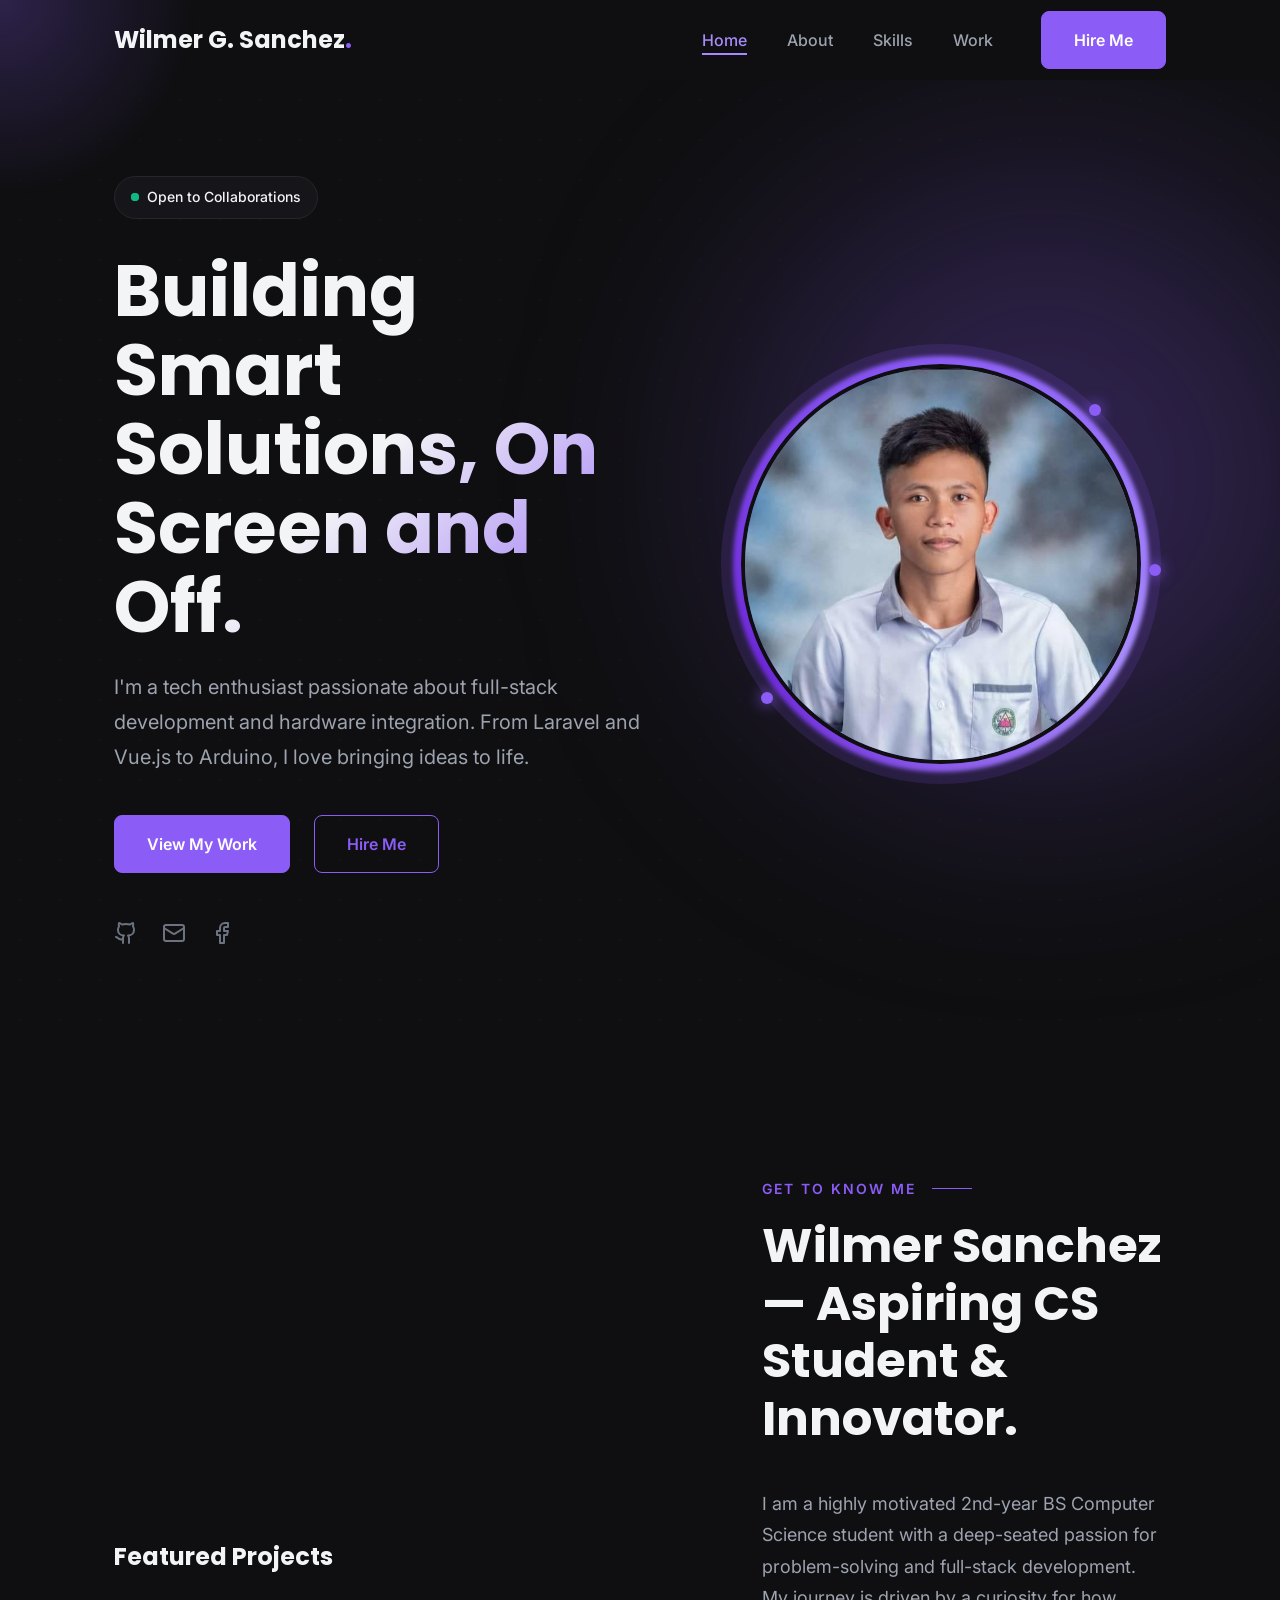
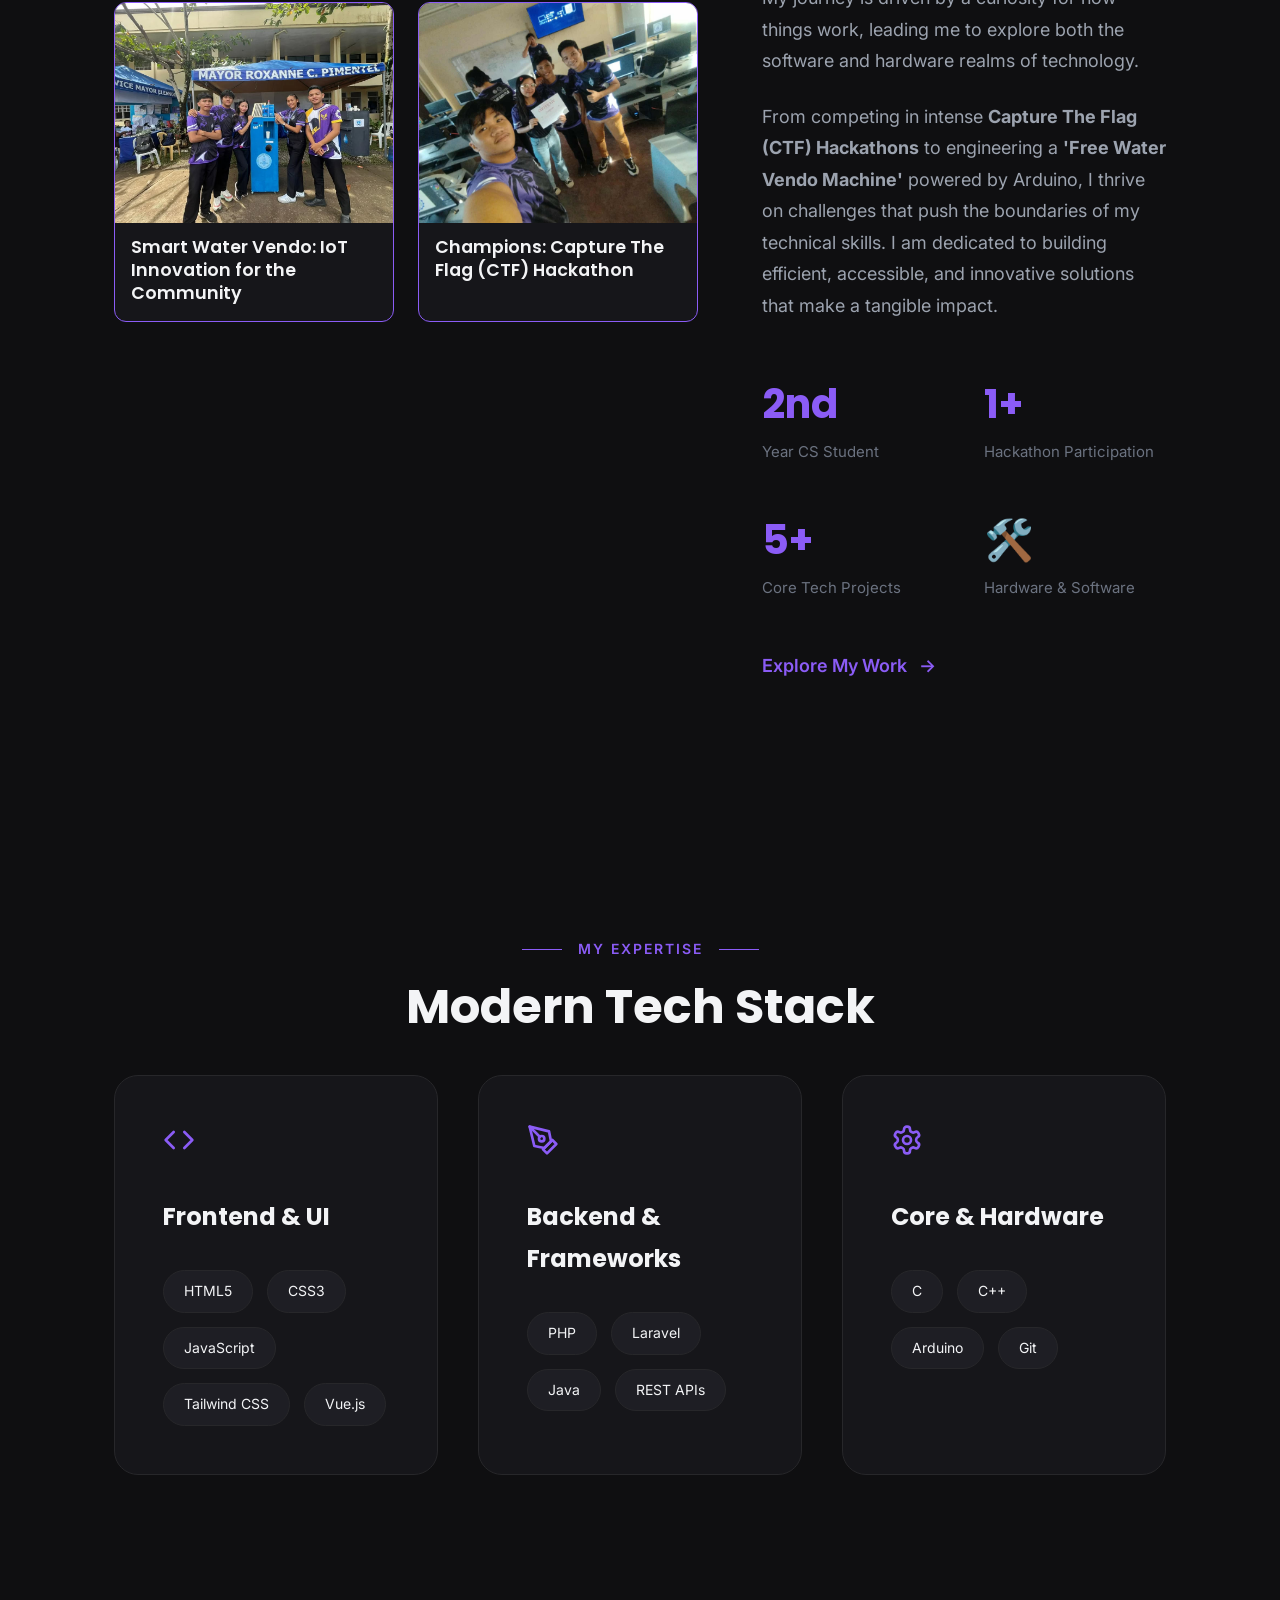
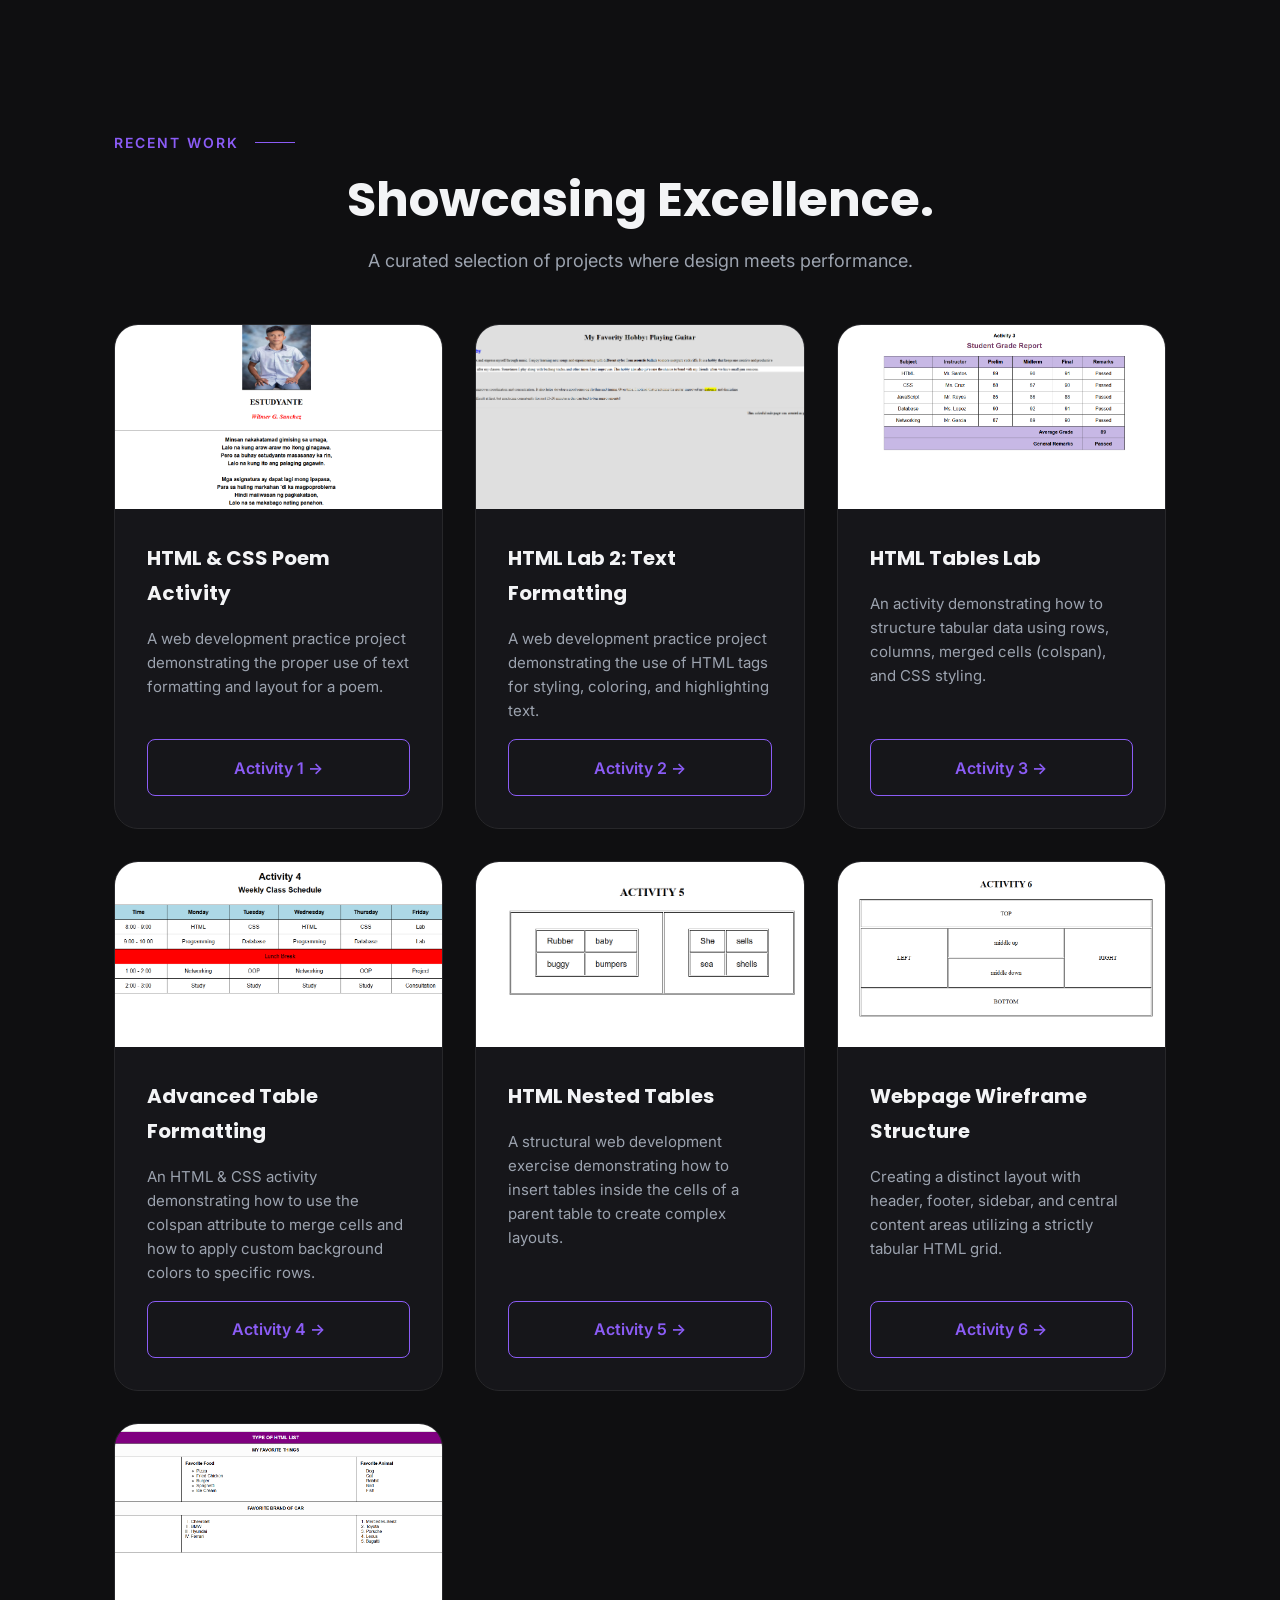
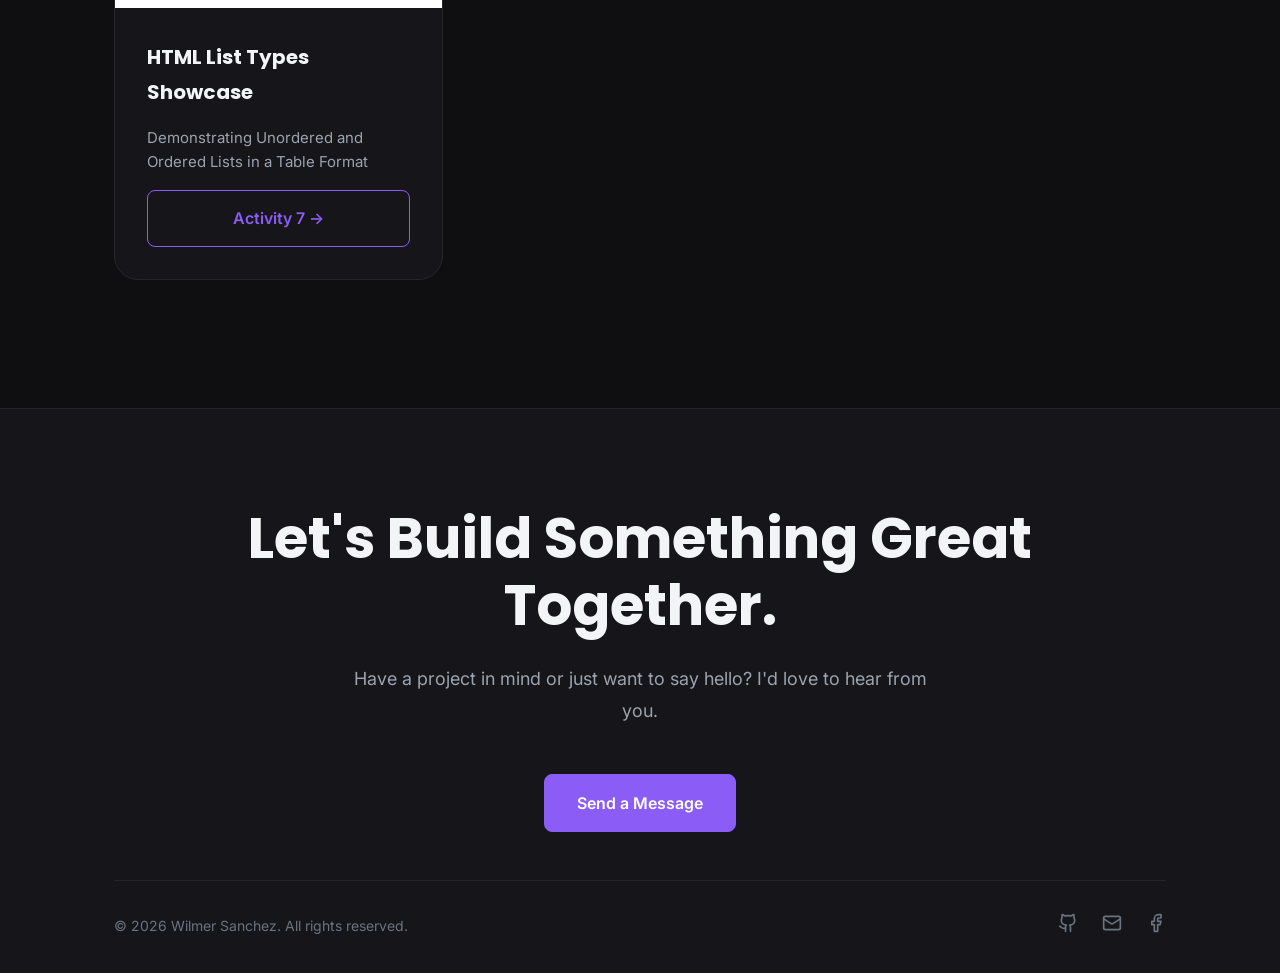
==== index.html @ 06789695 "first commit" ====
<!DOCTYPE html>
<html lang="en">
<head>
    <meta charset="UTF-8">
    <meta name="viewport" content="width=device-width, initial-scale=1.0">
    <meta name="description" content="Personal Portfolio of Wilmer Sanchez - Frontend Developer & UI Designer. Crafting digital experiences that inspire.">
    <meta name="author" content="Wilmer Sanchez">
    <meta property="og:title" content="W. Sanchez | Portfolio">
    <title>W. Sanchez | Portfolio</title>

    <!-- Google Fonts -->
    <link rel="preconnect" href="https://fonts.googleapis.com">
    <link rel="preconnect" href="https://fonts.gstatic.com" crossorigin>
    <link href="https://fonts.googleapis.com/css2?family=Inter:wght@400;500;600&family=Poppins:wght@600;700&display=swap" rel="stylesheet">

    <!-- CSS -->
    <link rel="stylesheet" href="style.css">
</head>
<body>
    <!-- === CURSOR GLOW === -->
    <div class="cursor-glow" id="cursor-glow"></div>

    <!-- === HEADER / NAVIGATION === -->
    <header class="header" id="header">
        <nav class="nav container">
            <a href="#home" class="nav__logo">Wilmer G. Sanchez<span>.</span></a>
            
            <!-- Desktop Menu -->
            <div class="nav__menu" id="nav-menu">
                <ul class="nav__list">
                    <li class="nav__item"><a href="#home" class="nav__link">Home</a></li>
                    <li class="nav__item"><a href="#about" class="nav__link">About</a></li>
                    <li class="nav__item"><a href="#skills" class="nav__link">Skills</a></li>
                    <li class="nav__item"><a href="#work" class="nav__link">Work</a></li>
                </ul>
                <a href="mailto:wgsanchez@nemsu.edu.ph" class="btn--primary nav__cta">Hire Me</a>
            </div>

            <!-- Hamburger Button -->
            <button class="hamburger" id="nav-toggle" aria-label="Toggle Menu">
                <span class="hamburger__bar"></span>
                <span class="hamburger__bar"></span>
                <span class="hamburger__bar"></span>
            </button>
        </nav>
    </header>

    <!-- Mobile Menu Overlay -->
    <div class="mobile-menu" id="mobile-menu">
        <ul class="mobile-menu__list">
            <li><a href="#home" class="mobile-menu__link">Home</a></li>
            <li><a href="#about" class="mobile-menu__link">About</a></li>
            <li><a href="#skills" class="mobile-menu__link">Skills</a></li>
            <li><a href="#work" class="mobile-menu__link">Work</a></li>
            <li><a href="mailto:wgsanchez@nemsu.edu.ph" class="btn--primary mobile-menu__cta">Hire Me</a></li>
        </ul>
    </div>

    <main>
        <!-- === HOME / HERO SECTION === -->
        <section class="hero section" id="home">
            <div class="hero__bg">
                <div class="hero__orb"></div>
                <div class="hero__dots"></div>
            </div>
            
            <div class="container">
                <!-- Two-Column Layout for Desktop -->
                <div class="hero__grid">
                    <!-- Left Column: Content -->
                    <div class="hero__content">
                        <div class="hero__badge" data-reveal data-delay="0">
                            <span class="hero__badge-dot"></span>
                            Open to Collaborations
                        </div>
                        
                        <h1 class="hero__title" data-reveal data-delay="150">
                            Building Smart Solutions, On Screen and Off. <br>
                        </h1>
                        
                        <p class="hero__subtitle" data-reveal data-delay="300">
                            I'm a tech enthusiast passionate about full-stack development and hardware integration.
                             From Laravel and Vue.js to Arduino, I love bringing ideas to life.
                        </p>
                        
                        <div class="hero__btns" data-reveal data-delay="450">
                            <a href="#work" class="btn--primary">View My Work</a>
                            <a href="mailto:wgsanchez@nemsu.edu.ph" class="btn--outline">Hire Me</a>
                        </div>
                        
                        <div class="hero__socials" data-reveal data-delay="600">
                            <!-- GitHub Icon -->
                            <!-- REPLACE: Change 'YOUR_GITHUB_USERNAME' with your actual GitHub username -->
                            <a href="https://github.com/zaza290" target="_blank" rel="noopener noreferrer" class="hero__social-link" aria-label="GitHub">
                                <svg xmlns="http://www.w3.org/2000/svg" width="24" height="24" viewBox="0 0 24 24" fill="none" stroke="currentColor" stroke-width="2" stroke-linecap="round" stroke-linejoin="round"><path d="M15 22v-4a4.8 4.8 0 0 0-1-3.5c3 0 6-2 6-5.5.08-1.25-.27-2.48-1-3.5.28-1.15.28-2.35 0-3.5 0 0-1 0-3 1.5-2.64-.5-5.36-.5-8 0C6 2 5 2 5 2c-.3 1.15-.3 2.35 0 3.5A5.403 5.403 0 0 0 4 9c0 3.5 3 5.5 6 5.5-.39.49-.68 1.05-.85 1.65-.17.6-.22 1.23-.15 1.85v4"></path><path d="M9 18c-4.51 2-5-2-7-2"></path></svg>
                            </a>
                            <!-- Gmail Icon -->
                            <a href="mailto:wgsanchez@nemsu.edu.ph" class="hero__social-link" aria-label="Email">
                                <svg xmlns="http://www.w3.org/2000/svg" width="24" height="24" viewBox="0 0 24 24" fill="none" stroke="currentColor" stroke-width="2" stroke-linecap="round" stroke-linejoin="round"><rect width="20" height="16" x="2" y="4" rx="2"></rect><path d="m22 7-8.97 5.7a1.94 1.94 0 0 1-2.06 0L2 7"></path></svg>
                            </a>
                            <!-- Facebook Messenger Icon -->
                            <!-- REPLACE: Change 'wilmer.sanchez.05' with your actual FB username or ID -->
                            <a href="https://m.me/zanchiz.200326" target="_blank" rel="noopener noreferrer" class="hero__social-link" aria-label="Facebook">
                                <svg xmlns="http://www.w3.org/2000/svg" width="24" height="24" viewBox="0 0 24 24" fill="none" stroke="currentColor" stroke-width="2" stroke-linecap="round" stroke-linejoin="round"><path d="M18 2h-3a5 5 0 0 0-5 5v3H7v4h3v8h4v-8h3l1-4h-4V7a1 1 0 0 1 1-1h3z"></path></svg>
                            </a>
                        </div>
                    </div>

                    <!-- Right Column: Profile Picture -->
                    <div class="hero__image-wrapper" data-reveal data-delay="300">
                        <div class="hero__image-container">
                            <!-- Animated Glow Background -->
                            <div class="hero__image-glow"></div>
                            
                            <!-- Decorative Orbiting Dots -->
                            <div class="hero__image-dot hero__image-dot--1"></div>
                            <div class="hero__image-dot hero__image-dot--2"></div>
                            <div class="hero__image-dot hero__image-dot--3"></div>

                            <div class="hero__image-inner">
                                <!-- ============================================================ -->
                                <!-- REPLACE THIS IMAGE: Add your own profile picture here.       -->
                                <!-- Recommended: Square aspect ratio, 400x400px.                 -->
                                <!-- ============================================================ -->
                                <img src="image/profile.jpg" alt="Wilmer Sanchez" class="hero__img">
                            </div>
                        </div>
                    </div>
                </div>
            </div>
        </section>

        <!-- === ABOUT SECTION === -->
        <section class="about section" id="about">
            <div class="container about__container">
                <div class="about__img-wrapper" data-reveal data-reveal-direction="left">
                    <div class="featured-projects">
                        <h2 class="featured-projects__title">Featured Projects</h2>
                        <div class="featured-projects__grid">
                            <!-- Card 1: Water Vendo -->
                            <article class="project-card-mini">
                                <div class="card-image-wrapper">
                                    <img src="image/ven.jfif" alt="Arduino Water Vendo Machine" class="project-card-mini__img">
                                    <p class="project-card-mini__desc">Developed an efficient and sustainable 'Free Water Vendo Machine' using Arduino technology for automated control. Led the hardware-software integration, showcasing practical engineering for real-world impact. Recognized and endorsed by Mayor Roxanne Pimentel's office.</p>
                                </div>
                                <div class="project-card-mini__content">
                                    <h3 class="project-card-mini__title">Smart Water Vendo: IoT Innovation for the Community</h3>
                                </div>
                            </article>

                            <!-- Card 2: CTF Hackathon -->
                            <article class="project-card-mini">
                                <div class="card-image-wrapper">
                                    <img src="image/hac.jfif" alt="CTF Hackathon Champions" class="project-card-mini__img">
                                    <p class="project-card-mini__desc">Proud to be part of the winning team in an intense Capture The Flag competition. We navigated complex cybersecurity challenges across web, network, and reverse engineering categories, demonstrating deep problem-solving skills and teamwork under pressure.</p>
                                </div>
                                <div class="project-card-mini__content">
                                    <h3 class="project-card-mini__title">Champions: Capture The Flag (CTF) Hackathon</h3>
                                </div>
                            </article>
                        </div>
                    </div>
                </div>
                
                <div class="about__content" data-reveal data-reveal-direction="right">
                    <div class="section-label">Get To Know Me</div>
                    <h2 class="section-title">Wilmer Sanchez — Aspiring CS Student & Innovator.</h2>
                    <div class="about__text">
                        <p>
                            I am a highly motivated 2nd-year BS Computer Science student with a deep-seated passion for problem-solving and full-stack development. My journey is driven by a curiosity for how things work, leading me to explore both the software and hardware realms of technology.
                        </p>
                        <p>
                            From competing in intense <strong>Capture The Flag (CTF) Hackathons</strong> to engineering a <strong>'Free Water Vendo Machine'</strong> powered by Arduino, I thrive on challenges that push the boundaries of my technical skills. I am dedicated to building efficient, accessible, and innovative solutions that make a tangible impact.
                        </p>
                    </div>
                    
                    <div class="about__stats">
                        <div class="about__stat">
                            <span class="about__stat-num">2nd</span>
                            <span class="about__stat-label">Year CS Student</span>
                        </div>
                        <div class="about__stat">
                            <span class="about__stat-num">1+</span>
                            <span class="about__stat-label">Hackathon Participation</span>
                        </div>
                        <div class="about__stat">
                            <span class="about__stat-num">5+</span>
                            <span class="about__stat-label">Core Tech Projects</span>
                        </div>
                        <div class="about__stat">
                            <span class="about__stat-num">🛠️</span>
                            <span class="about__stat-label">Hardware & Software</span>
                        </div>
                    </div>
                    
                    <a href="#work" class="about__link">Explore My Work <span>&rarr;</span></a>
                </div>
            </div>
        </section>

        <!-- === SKILLS SECTION === -->
        <section class="skills section" id="skills">
            <div class="container">
                <div class="section-label center">My Expertise</div>
                <h2 class="section-title center" data-reveal>Modern Tech Stack</h2>
                
                <div class="skills__grid">
                    <!-- Category 1: Frontend -->
                    <div class="skills__card" data-reveal data-delay="0">
                        <div class="skills__icon">
                            <svg xmlns="http://www.w3.org/2000/svg" width="32" height="32" viewBox="0 0 24 24" fill="none" stroke="currentColor" stroke-width="2" stroke-linecap="round" stroke-linejoin="round"><polyline points="16 18 22 12 16 6"></polyline><polyline points="8 6 2 12 8 18"></polyline></svg>
                        </div>
                        <h3 class="skills__card-title">Frontend & UI</h3>
                        <div class="skills__tags">
                            <span class="skill-tag">HTML5</span>
                            <span class="skill-tag">CSS3</span>
                            <span class="skill-tag">JavaScript</span>
                            <span class="skill-tag">Tailwind CSS</span>
                            <span class="skill-tag">Vue.js</span>
                        </div>
                    </div>

                    <!-- Category 2: Backend & Frameworks -->
                    <div class="skills__card" data-reveal data-delay="150">
                        <div class="skills__icon">
                            <svg xmlns="http://www.w3.org/2000/svg" width="32" height="32" viewBox="0 0 24 24" fill="none" stroke="currentColor" stroke-width="2" stroke-linecap="round" stroke-linejoin="round"><path d="M12 19l7-7 3 3-7 7-3-3z"></path><path d="M18 13l-1.5-7.5L2 2l3.5 14.5L13 18l5-5z"></path><path d="M2 2l7.586 7.586"></path><circle cx="11" cy="11" r="2"></circle></svg>
                        </div>
                        <h3 class="skills__card-title">Backend & Frameworks</h3>
                        <div class="skills__tags">
                            <span class="skill-tag">PHP</span>
                            <span class="skill-tag">Laravel</span>
                            <span class="skill-tag">Java</span>
                            <span class="skill-tag">REST APIs</span>
                        </div>
                    </div>

                    <!-- Category 3: Programming & Hardware -->
                    <div class="skills__card" data-reveal data-delay="300">
                        <div class="skills__icon">
                            <svg xmlns="http://www.w3.org/2000/svg" width="32" height="32" viewBox="0 0 24 24" fill="none" stroke="currentColor" stroke-width="2" stroke-linecap="round" stroke-linejoin="round"><path d="M12.22 2h-.44a2 2 0 0 0-2 2v.18a2 2 0 0 1-1 1.73l-.43.25a2 2 0 0 1-2 0l-.15-.08a2 2 0 0 0-2.73.73l-.22.38a2 2 0 0 0 .73 2.73l.15.1a2 2 0 0 1 1 1.72v.51a2 2 0 0 1-1 1.74l-.15.09a2 2 0 0 0-.73 2.73l.22.38a2 2 0 0 0 2.73.73l.15-.08a2 2 0 0 1 2 0l.43.25a2 2 0 0 1 1 1.73V20a2 2 0 0 0 2 2h.44a2 2 0 0 0 2-2v-.18a2 2 0 0 1 1-1.73l.43-.25a2 2 0 0 1 2 0l.15.08a2 2 0 0 0 2.73-.73l.22-.39a2 2 0 0 0-.73-2.73l-.15-.08a2 2 0 0 1-1-1.74v-.5a2 2 0 0 1 1-1.74l.15-.09a2 2 0 0 0 .73-2.73l-.22-.38a2 2 0 0 0-2.73-.73l-.15.08a2 2 0 0 1-2 0l-.43-.25a2 2 0 0 1-1-1.73V4a2 2 0 0 0-2-2z"></path><circle cx="12" cy="12" r="3"></circle></svg>
                        </div>
                        <h3 class="skills__card-title">Core & Hardware</h3>
                        <div class="skills__tags">
                            <span class="skill-tag">C</span>
                            <span class="skill-tag">C++</span>
                            <span class="skill-tag">Arduino</span>
                            <span class="skill-tag">Git</span>
                        </div>
                    </div>
                </div>
            </div>
        </section>

        <!-- === WORK / PORTFOLIO SECTION === -->
        <section class="work section" id="work">
            <div class="container">
                <div class="work__header center">
                    <span class="eyebrow" data-reveal>Recent Work</span>
                    <h2 class="section-title center" data-reveal data-delay="100">Showcasing Excellence.</h2>
                    <p class="section-subtitle center" data-reveal data-delay="200">A curated selection of projects where design meets performance.</p>
                </div>
                
                <div class="work__grid">
                    <!-- Project 1 -->
                    <article class="work-card" data-reveal data-delay="0">
                        <figure class="work-card__figure">
                            <img src="image/screen1.png" alt="E-Commerce Platform" class="work-card__img" loading="lazy">
                        </figure>
                        <div class="work-card__body">
                            <h3 class="work-card__title">HTML & CSS Poem Activity</h3>
                            <p class="work-card__desc">A web development practice project demonstrating the proper use of text formatting and layout for a poem.</p>
                            <a href="activity1.html" class="btn--outline work-card__btn">Activity 1 &rarr;</a>
                        </div>
                    </article>

                    <!-- Project 2 -->
                    <article class="work-card" data-reveal data-delay="100">
                        <figure class="work-card__figure">
                            <img src="image/screen2.png" alt="SaaS Dashboard" class="work-card__img" loading="lazy">
                        </figure>
                        <div class="work-card__body">
                            <h3 class="work-card__title">HTML Lab 2: Text Formatting</h3>
                            <p class="work-card__desc">A web development practice project demonstrating the use of HTML tags for styling, coloring, and highlighting text.</p>
                            <a href="activity2.html" class="btn--outline work-card__btn">Activity 2 &rarr;</a>
                        </div>
                    </article>

                    <!-- Project 3 -->
                    <article class="work-card" data-reveal data-delay="200">
                        <figure class="work-card__figure">
                            <img src="image/screen3.png" alt="Creative Portfolio" class="work-card__img" loading="lazy">
                        </figure>
                        <div class="work-card__body">
                            <h3 class="work-card__title">HTML Tables Lab</h3>
                            <p class="work-card__desc">An activity demonstrating how to structure tabular data using rows, columns, merged cells (colspan), and CSS styling.</p>
                            <a href="activity3.html" class="btn--outline work-card__btn">Activity 3 &rarr;</a>
                        </div>
                    </article>

                    <!-- Project 4 -->
                    <article class="work-card" data-reveal data-delay="300">
                        <figure class="work-card__figure">
                            <img src="image/screen4.png" alt="Health App" class="work-card__img" loading="lazy">
                        </figure>
                        <div class="work-card__body">
                            <h3 class="work-card__title">Advanced Table Formatting</h3>
                            <p class="work-card__desc">An HTML & CSS activity demonstrating how to use the colspan attribute to merge cells and how to apply custom background colors to specific rows.</p>
                            <a href="activity4.html" class="btn--outline work-card__btn">Activity 4 &rarr;</a>
                        </div>
                    </article>

                    <!-- Project 5 -->
                    <article class="work-card" data-reveal data-delay="400">
                        <figure class="work-card__figure">
                            <img src="image/screen5.png" alt="FinTech Landing" class="work-card__img" loading="lazy">
                        </figure>
                        <div class="work-card__body">
                            <h3 class="work-card__title">HTML Nested Tables</h3>
                            <p class="work-card__desc">A structural web development exercise demonstrating how to insert tables inside the cells of a parent table to create complex layouts.</p>
                            <a href="activity5.html" class="btn--outline work-card__btn">Activity 5 &rarr;</a>
                        </div>
                    </article>

                    <!-- Project 6 -->
                    <article class="work-card" data-reveal data-delay="500">
                        <figure class="work-card__figure">
                            <img src="image/screen6.png" alt="Social Media Tool" class="work-card__img" loading="lazy">
                        </figure>
                        <div class="work-card__body">
                            <h3 class="work-card__title">Webpage Wireframe Structure</h3>
                            <p class="work-card__desc">Creating a distinct layout with header, footer, sidebar, and central content areas utilizing a strictly tabular HTML grid.</p>
                            <a href="activity6.html" class="btn--outline work-card__btn">Activity 6 &rarr;</a>
                        </div>
                    </article>
                    <article class="work-card" data-reveal data-delay="500">
                        <figure class="work-card__figure">
                            <img src="image/screen7.png" alt="Social Media Tool" class="work-card__img" loading="lazy">
                        </figure>
                        <div class="work-card__body">
                            <h3 class="work-card__title">HTML List Types Showcase</h3>
                            <p class="work-card__desc">Demonstrating Unordered and Ordered Lists in a Table Format</p>
                            <a href="activity7.html" class="btn--outline work-card__btn">Activity 7 &rarr;</a>
                        </div>
                    </article>
                </div>
            </div>
        </section>
    </main>

    <!-- === FOOTER === -->
    <footer class="footer">
        <div class="container footer__container">
            <div class="footer__top">
                <h2 class="footer__title">Let's Build Something Great Together.</h2>
                <p class="footer__subtitle">Have a project in mind or just want to say hello? I'd love to hear from you.</p>
                <a href="https://m.me/zanchiz.200326" target="_blank" rel="noopener noreferrer" class="btn--primary footer__cta">Send a Message</a>
            </div>
            
            <hr class="footer__divider">
            
            <div class="footer__bottom">
                <p class="footer__copy">&copy; <span id="year"></span> Wilmer Sanchez. All rights reserved.</p>
                <div class="footer__socials">
                    <a href="https://github.com/zaza290" target="_blank" rel="noopener noreferrer" class="footer__social-link" aria-label="GitHub">
                        <svg xmlns="http://www.w3.org/2000/svg" width="20" height="20" viewBox="0 0 24 24" fill="none" stroke="currentColor" stroke-width="2" stroke-linecap="round" stroke-linejoin="round"><path d="M15 22v-4a4.8 4.8 0 0 0-1-3.5c3 0 6-2 6-5.5.08-1.25-.27-2.48-1-3.5.28-1.15.28-2.35 0-3.5 0 0-1 0-3 1.5-2.64-.5-5.36-.5-8 0C6 2 5 2 5 2c-.3 1.15-.3 2.35 0 3.5A5.403 5.403 0 0 0 4 9c0 3.5 3 5.5 6 5.5-.39.49-.68 1.05-.85 1.65-.17.6-.22 1.23-.15 1.85v4"></path><path d="M9 18c-4.51 2-5-2-7-2"></path></svg>
                    </a>
                    <a href="mailto:wgsanchez@nemsu.edu.ph" class="footer__social-link" aria-label="Email">
                        <svg xmlns="http://www.w3.org/2000/svg" width="20" height="20" viewBox="0 0 24 24" fill="none" stroke="currentColor" stroke-width="2" stroke-linecap="round" stroke-linejoin="round"><rect width="20" height="16" x="2" y="4" rx="2"></rect><path d="m22 7-8.97 5.7a1.94 1.94 0 0 1-2.06 0L2 7"></path></svg>
                    </a>
                    <a href="https://m.me/wilmer.sanchez.05" target="_blank" rel="noopener noreferrer" class="footer__social-link" aria-label="Facebook">
                        <svg xmlns="http://www.w3.org/2000/svg" width="20" height="20" viewBox="0 0 24 24" fill="none" stroke="currentColor" stroke-width="2" stroke-linecap="round" stroke-linejoin="round"><path d="M18 2h-3a5 5 0 0 0-5 5v3H7v4h3v8h4v-8h3l1-4h-4V7a1 1 0 0 1 1-1h3z"></path></svg>
                    </a>
                </div>
            </div>
        </div>
    </footer>

    <!-- JS -->
    <script src="script.js" defer></script>
</body>
</html>
---- style.css ----
/* 
================================================================
    DESIGN TOKENS (CSS VARIABLES)
================================================================
*/
:root {
    /* Colors - Modern Dark Theme */
    --color-bg-primary:    #0f0f11;
    --color-bg-secondary:  #16161a;
    --color-bg-tertiary:   #1e1e24;
    --color-accent-primary:#8b5cf6; /* Vibrant Purple */
    --color-accent-secondary:#a78bfa;
    --color-accent-glow:   #8b5cf640;
    --color-text-primary:  #f3f4f6;
    --color-text-secondary:#9ca3af;
    --color-text-muted:    #6b7280;
    --color-border:        #27272a;
    --color-success:       #10b981;

    /* Typography */
    --font-body: 'Inter', sans-serif;
    --font-heading: 'Poppins', sans-serif;

    /* Transitions */
    --transition-fast: 0.2s ease;
    --transition-base: 0.3s ease;
    --transition-slow: 0.5s ease;

    /* Z-index */
    --z-fixed: 1000;
    --z-modal: 2000;
}

/* 
================================================================
    MODERN CSS RESET
================================================================
*/
*, *::before, *::after {
    box-sizing: border-box;
    margin: 0;
    padding: 0;
}

html {
    font-size: 16px;
    scroll-behavior: auto; /* Handled by JS */
}

body {
    background-color: var(--color-bg-primary);
    color: var(--color-text-primary);
    font-family: var(--font-body);
    line-height: 1.75;
    overflow-x: hidden;
}

ul {
    list-style: none;
}

a {
    text-decoration: none;
    color: inherit;
    transition: var(--transition-fast);
}

img {
    max-width: 100%;
    display: block;
}

button {
    cursor: pointer;
    border: none;
    background: none;
    font-family: inherit;
    transition: var(--transition-fast);
}

/* 
================================================================
    SCROLLBAR STYLING
================================================================
*/
::-webkit-scrollbar {
    width: 8px;
}

::-webkit-scrollbar-track {
    background: var(--color-bg-primary);
}

::-webkit-scrollbar-thumb {
    background: var(--color-border);
    border-radius: 10px;
}

::-webkit-scrollbar-thumb:hover {
    background: var(--color-accent-primary);
}

::selection {
    background-color: var(--color-accent-primary);
    color: white;
}

/* 
================================================================
    UTILITY CLASSES
================================================================
*/
.container {
    max-width: 1100px;
    margin: 0 auto;
    padding: 0 1.5rem;
}

.section {
    padding: 5rem 0;
}

@media (min-width: 1024px) {
    .section {
        padding: 8rem 0;
    }
}

.section-label, .eyebrow {
    color: var(--color-accent-primary);
    text-transform: uppercase;
    font-size: 0.875rem;
    font-weight: 600;
    letter-spacing: 2px;
    margin-bottom: 1rem;
    display: flex;
    align-items: center;
    gap: 1rem;
}

.section-label::after, .eyebrow::after {
    content: '';
    width: 40px;
    height: 1px;
    background-color: var(--color-accent-primary);
}

.section-label.center, .eyebrow.center {
    justify-content: center;
}

.section-label.center::before, .eyebrow.center::before {
    content: '';
    width: 40px;
    height: 1px;
    background-color: var(--color-accent-primary);
}

.section-title {
    font-family: var(--font-heading);
    font-size: clamp(2rem, 5vw, 3rem);
    margin-bottom: 2.5rem;
    color: var(--color-text-primary);
    line-height: 1.2;
}

.section-title.center {
    text-align: center;
}

.section-subtitle {
    color: var(--color-text-secondary);
    max-width: 600px;
    margin: -1.5rem auto 3rem;
    font-size: 1.125rem;
}

.section-subtitle.center {
    text-align: center;
}

/* 
================================================================
    BUTTON STYLES
================================================================
*/
.btn--primary {
    background: var(--color-accent-primary);
    color: #fff;
    padding: 0.85rem 2rem;
    border-radius: 0.5rem;
    font-weight: 600;
    display: inline-flex;
    align-items: center;
    justify-content: center;
    border: 1px solid var(--color-accent-primary);
}

.btn--primary:hover {
    background: var(--color-accent-secondary);
    border-color: var(--color-accent-secondary);
    box-shadow: 0 0 20px var(--color-accent-glow);
    transform: translateY(-2px);
}

.btn--outline {
    background: transparent;
    border: 1px solid var(--color-accent-primary);
    color: var(--color-accent-primary);
    padding: 0.85rem 2rem;
    border-radius: 0.5rem;
    font-weight: 600;
    display: inline-flex;
    align-items: center;
    justify-content: center;
}

.btn--outline:hover {
    background: var(--color-accent-primary);
    color: #fff;
    transform: translateY(-2px);
}

/* 
================================================================
    CURSOR GLOW
================================================================
*/
.cursor-glow {
    position: fixed;
    top: 0;
    left: 0;
    width: 400px;
    height: 400px;
    background: radial-gradient(circle, var(--color-accent-glow) 0%, transparent 70%);
    border-radius: 50%;
    pointer-events: none;
    z-index: -1;
    transform: translate(-50%, -50%);
    transition: opacity 0.3s ease;
    opacity: 0;
}

body.loaded .cursor-glow {
    opacity: 1;
}

/* 
================================================================
    HEADER / NAVIGATION
================================================================
*/
.header {
    position: sticky;
    top: 0;
    width: 100%;
    z-index: var(--z-fixed);
    transition: var(--transition-base);
    background: transparent;
}

.header.nav--scrolled {
    background: rgba(15, 15, 17, 0.85);
    backdrop-filter: blur(12px);
    border-bottom: 1px solid var(--color-border);
}

.nav {
    height: 5rem;
    display: flex;
    justify-content: space-between;
    align-items: center;
}

.nav__logo {
    font-family: var(--font-heading);
    font-size: 1.5rem;
    font-weight: 700;
    z-index: var(--z-modal);
}

.nav__logo span {
    color: var(--color-accent-primary);
}

.nav__menu {
    display: flex;
    align-items: center;
    gap: 3rem;
}

@media (max-width: 1023px) {
    .nav__menu {
        display: none;
    }
}

.nav__list {
    display: flex;
    gap: 2.5rem;
}

.nav__link {
    font-weight: 500;
    color: var(--color-text-secondary);
    position: relative;
}

.nav__link:hover,
.nav__link.active {
    color: var(--color-accent-secondary);
}

.nav__link::after {
    content: '';
    position: absolute;
    bottom: -5px;
    left: 0;
    width: 0;
    height: 2px;
    background-color: var(--color-accent-secondary);
    transition: var(--transition-base);
}

.nav__link.active::after {
    width: 100%;
}

/* Hamburger Styles */
.hamburger {
    display: none;
    flex-direction: column;
    gap: 6px;
    z-index: var(--z-modal);
    padding: 10px;
}

@media (max-width: 1023px) {
    .hamburger {
        display: flex;
    }
}

.hamburger__bar {
    width: 28px;
    height: 2px;
    background-color: var(--color-text-primary);
    transition: var(--transition-base);
}

/* Mobile Menu Overlay */
.mobile-menu {
    position: fixed;
    top: 0;
    left: 0;
    width: 100%;
    height: 100vh;
    background-color: var(--color-bg-primary);
    z-index: var(--z-fixed);
    display: flex;
    align-items: center;
    justify-content: center;
    opacity: 0;
    visibility: hidden;
    transition: var(--transition-slow);
}

.mobile-menu.menu--open {
    opacity: 1;
    visibility: visible;
}

.mobile-menu__list {
    display: flex;
    flex-direction: column;
    align-items: center;
    gap: 2.5rem;
}

.mobile-menu__link {
    font-size: 2rem;
    font-family: var(--font-heading);
    font-weight: 700;
    color: var(--color-text-primary);
}

.mobile-menu__link:hover {
    color: var(--color-accent-primary);
}

/* Hamburger Animation */
.menu--open .hamburger__bar:nth-child(1) {
    transform: translateY(8px) rotate(45deg);
}
.menu--open .hamburger__bar:nth-child(2) {
    opacity: 0;
}
.menu--open .hamburger__bar:nth-child(3) {
    transform: translateY(-8px) rotate(-45deg);
}

/* 
================================================================
    HERO SECTION
================================================================
*/
.hero {
    min-height: 100vh;
    display: flex;
    align-items: center;
    position: relative;
    overflow: hidden;
    padding: 6rem 0;
}

.hero__bg {
    position: absolute;
    top: 0;
    left: 0;
    width: 100%;
    height: 100%;
    z-index: -1;
}

.hero__orb {
    position: absolute;
    top: 10%;
    right: -5%;
    width: 600px;
    height: 600px;
    background: var(--color-accent-glow);
    border-radius: 50%;
    filter: blur(120px);
    animation: orb-float 25s infinite alternate ease-in-out;
}

.hero__dots {
    position: absolute;
    top: 0;
    left: 0;
    width: 100%;
    height: 100%;
    background-image: radial-gradient(var(--color-border) 1px, transparent 1px);
    background-size: 40px 40px;
    opacity: 0.2;
}

.hero__grid {
    display: grid;
    gap: 4rem;
    align-items: center;
}

@media (min-width: 1024px) {
    .hero__grid {
        grid-template-columns: 1.2fr 1fr;
    }
}

.hero__badge {
    display: inline-flex;
    align-items: center;
    gap: 0.5rem;
    background-color: var(--color-bg-secondary);
    padding: 0.5rem 1rem;
    border-radius: 999px;
    border: 1px solid var(--color-border);
    font-size: 0.875rem;
    font-weight: 500;
    margin-bottom: 2rem;
}

.hero__badge-dot {
    width: 8px;
    height: 8px;
    background-color: var(--color-success);
    border-radius: 50%;
    position: relative;
}

.hero__badge-dot::after {
    content: '';
    position: absolute;
    top: 0;
    left: 0;
    width: 100%;
    height: 100%;
    background-color: var(--color-success);
    border-radius: 50%;
    animation: pulse 2s infinite;
}

.hero__title {
    font-family: var(--font-heading);
    font-size: clamp(2.5rem, 6vw, 4.5rem);
    line-height: 1.1;
    margin-bottom: 1.5rem;
    background: linear-gradient(135deg, var(--color-text-primary) 50%, var(--color-accent-primary));
    -webkit-background-clip: text;
    -webkit-text-fill-color: transparent;
}

.hero__subtitle {
    font-size: 1.25rem;
    color: var(--color-text-secondary);
    max-width: 550px;
    margin-bottom: 2.5rem;
}

.hero__btns {
    display: flex;
    flex-wrap: wrap;
    gap: 1.5rem;
    margin-bottom: 3rem;
}

.hero__socials {
    display: flex;
    gap: 1.5rem;
}

.hero__social-link {
    color: var(--color-text-muted);
    transition: var(--transition-base);
}

.hero__social-link:hover {
    color: var(--color-accent-primary);
    transform: translateY(-3px);
}

.hero__image-wrapper {
    display: flex;
    justify-content: center;
    align-items: center;
    overflow: visible; /* Allow glows and dots to spread */
}

.hero__image-container {
    position: relative;
    width: 100%;
    max-width: 400px;
    aspect-ratio: 1 / 1;
    display: flex;
    align-items: center;
    justify-content: center;
    animation: hero-float 6s ease-in-out infinite;
    transition: var(--transition-base);
}

/* 3D Floating Bobbing Animation */
@keyframes hero-float {
    0%, 100% { transform: translateY(0); }
    50% { transform: translateY(-20px); }
}

/* Animated Gradient Border (The Ring) */
.hero__image-container::before {
    content: '';
    position: absolute;
    inset: -8px;
    border-radius: 50%;
    background: conic-gradient(
        from 0deg,
        var(--color-accent-primary),
        var(--color-accent-secondary),
        #6d28d9,
        var(--color-accent-primary)
    );
    animation: hero-rotate 4s linear infinite;
    z-index: -1;
    filter: blur(2px);
}

@keyframes hero-rotate {
    100% { transform: rotate(360deg); }
}

/* Glassmorphism Halo Layer */
.hero__image-glow {
    position: absolute;
    inset: -20px;
    border-radius: 50%;
    background: var(--color-accent-glow);
    backdrop-filter: blur(10px);
    -webkit-backdrop-filter: blur(10px);
    z-index: -2;
    opacity: 0.6;
    transition: var(--transition-base);
}

/* Inner Container for Image Clipping */
.hero__image-inner {
    width: 100%;
    height: 100%;
    border-radius: 50%;
    overflow: hidden;
    background-color: var(--color-bg-secondary);
    border: 4px solid var(--color-bg-primary); /* High-contrast separator */
    position: relative;
    z-index: 1;
}

.hero__img {
    width: 100%;
    height: 100%;
    object-fit: cover;
    transition: transform var(--transition-slow);
}

/* Decorative Accent Dots */
.hero__image-dot {
    position: absolute;
    width: 12px;
    height: 12px;
    background-color: var(--color-accent-primary);
    border-radius: 50%;
    z-index: 2;
    box-shadow: 0 0 15px var(--color-accent-primary);
    animation: hero-orbit 8s linear infinite;
}

.hero__image-dot--1 { top: 10%; right: 10%; animation-duration: 6s; }
.hero__image-dot--2 { bottom: 15%; left: 5%; animation-duration: 9s; animation-direction: reverse; }
.hero__image-dot--3 { top: 50%; right: -5%; animation-duration: 12s; }

@keyframes hero-orbit {
    0% { transform: rotate(0deg) translateX(20px) rotate(0deg); }
    100% { transform: rotate(360deg) translateX(20px) rotate(-360deg); }
}

/* Hover Interactions */
.hero__image-container:hover {
    animation-play-state: paused;
}

.hero__image-container:hover .hero__img {
    transform: scale(1.08);
}

.hero__image-container:hover .hero__image-glow {
    opacity: 1;
    inset: -30px;
}

/* Responsive Adjustments */
@media (max-width: 768px) {
    .hero__image-container {
        max-width: 280px;
    }
    
    .hero__image-dot {
        width: 8px;
        height: 8px;
    }
}

/* 
================================================================
    ABOUT SECTION
================================================================
*/
.about__container {
    display: grid;
    gap: 4rem;
    align-items: center;
}

@media (min-width: 1024px) {
    .about__container {
        grid-template-columns: 1fr 1.2fr;
    }
}

.about__img-wrapper {
    position: relative;
    width: 100%;
    margin: 0 auto;
}

/* Featured Projects Surgical Styling */
.featured-projects {
    width: 100%;
}

.featured-projects__title {
    font-family: var(--font-heading);
    font-size: 1.5rem;
    font-weight: 700;
    color: var(--color-text-primary);
    margin-bottom: 1.5rem;
}

.featured-projects__grid {
    display: grid;
    grid-template-columns: 1fr;
    gap: 1.5rem;
}

@media (min-width: 640px) {
    .featured-projects__grid {
        grid-template-columns: repeat(2, 1fr);
    }
}

.project-card-mini {
    background-color: var(--color-bg-secondary);
    border: 1px solid var(--color-accent-primary);
    border-radius: 12px;
    width: 100%;
    min-width: 280px;
    padding: 0;
    display: flex;
    flex-direction: column;
    overflow: hidden;
    cursor: pointer;
    transition: box-shadow 0.35s ease, border-color 0.35s ease;
}

.project-card-mini:hover {
    box-shadow: 0 0 0 2px var(--color-accent-primary), 0 8px 24px rgba(0, 0, 0, 0.4);
    border-color: var(--color-accent-secondary);
}

.card-image-wrapper {
    position: relative;
    width: 100%;
    height: 220px;
    overflow: hidden;
}

@media (max-width: 768px) {
    .card-image-wrapper {
        height: 180px;
    }
}

.project-card-mini__img {
    width: 100%;
    height: 100%;
    object-fit: cover;
    display: block;
    transition: transform 0.35s ease;
}

.project-card-mini:hover .project-card-mini__img {
    transform: scale(1.04);
}

.project-card-mini__desc {
    position: absolute;
    bottom: 0;
    left: 0;
    right: 0;
    padding: 1.25rem;
    background: linear-gradient(to top, rgba(0, 0, 0, 0.92) 0%, rgba(0, 0, 0, 0.5) 60%, transparent 100%);
    color: #ffffff;
    font-size: 0.88rem;
    line-height: 1.6;
    margin: 0;
    opacity: 0;
    transform: translateY(12px);
    transition: opacity 0.35s ease, transform 0.35s ease;
    pointer-events: none;
}

.project-card-mini:hover .project-card-mini__desc {
    opacity: 1;
    transform: translateY(0);
}

.project-card-mini__content {
    padding: 0 1rem 1rem 1rem;
}

.project-card-mini__title {
    font-family: var(--font-heading);
    font-size: 1.1rem;
    font-weight: 600;
    color: var(--color-text-primary);
    margin-top: 0.85rem;
    margin-bottom: 0;
    line-height: 1.3;
}

.about__text p {
    margin-bottom: 1.5rem;
    color: var(--color-text-secondary);
    font-size: 1.125rem;
}

.about__stats {
    display: grid;
    grid-template-columns: repeat(2, 1fr);
    gap: 2.5rem;
    margin-top: 3rem;
    margin-bottom: 3rem;
}

.about__stat {
    display: flex;
    flex-direction: column;
}

.about__stat-num {
    font-family: var(--font-heading);
    font-size: 2.5rem;
    font-weight: 700;
    color: var(--color-accent-primary);
}

.about__stat-label {
    font-size: 0.9375rem;
    color: var(--color-text-muted);
}

.about__link {
    display: inline-flex;
    align-items: center;
    gap: 0.75rem;
    color: var(--color-accent-primary);
    font-weight: 600;
    font-size: 1.125rem;
}

.about__link span {
    transition: var(--transition-base);
}

.about__link:hover span {
    transform: translateX(8px);
}

/* 
================================================================
    SKILLS SECTION
================================================================
*/
.skills__grid {
    display: grid;
    gap: 2.5rem;
}

@media (min-width: 1024px) {
    .skills__grid {
        grid-template-columns: repeat(3, 1fr);
    }
}

.skills__card {
    background-color: var(--color-bg-secondary);
    border: 1px solid var(--color-border);
    border-radius: 1.5rem;
    padding: 3rem;
    transition: var(--transition-base);
}

.skills__card:hover {
    border-color: var(--color-accent-primary);
    box-shadow: 0 10px 30px var(--color-accent-glow);
    transform: translateY(-5px);
}

.skills__icon {
    color: var(--color-accent-primary);
    margin-bottom: 2rem;
}

.skills__card-title {
    font-family: var(--font-heading);
    font-size: 1.5rem;
    font-weight: 700;
    margin-bottom: 2rem;
}

.skills__tags {
    display: flex;
    flex-wrap: wrap;
    gap: 0.875rem;
}

.skill-tag {
    background-color: var(--color-bg-tertiary);
    border: 1px solid var(--color-border);
    padding: 0.5rem 1.25rem;
    border-radius: 999px;
    font-size: 0.875rem;
    transition: var(--transition-fast);
}

.skill-tag:hover {
    background-color: var(--color-accent-primary);
    border-color: var(--color-accent-primary);
    color: white;
}

/* 
================================================================
    WORK SECTION
================================================================
*/
.work__grid {
    display: grid;
    gap: 2rem;
}

@media (min-width: 768px) {
    .work__grid {
        grid-template-columns: repeat(2, 1fr);
    }
}

@media (min-width: 1024px) {
    .work__grid {
        grid-template-columns: repeat(3, 1fr);
    }
}

.work-card {
    background-color: var(--color-bg-secondary);
    border: 1px solid var(--color-border);
    border-radius: 1.5rem;
    overflow: hidden;
    display: flex;
    flex-direction: column;
    transition: var(--transition-base);
}

.work-card:hover {
    transform: translateY(-10px);
    box-shadow: 0 20px 40px rgba(0, 0, 0, 0.4);
    border-color: var(--color-accent-primary);
}

.work-card__figure {
    overflow: hidden;
    aspect-ratio: 16 / 9;
}

.work-card__img {
    width: 100%;
    height: 100%;
    object-fit: cover;
    transition: transform 0.5s ease;
}

.work-card:hover .work-card__img {
    transform: scale(1.05);
}

.work-card__body {
    padding: 2rem;
    flex: 1;
    display: flex;
    flex-direction: column;
    gap: 1rem;
}

.work-card__title {
    font-family: var(--font-heading);
    font-size: 1.25rem;
    font-weight: 700;
}

.work-card__desc {
    font-size: 0.9375rem;
    color: var(--color-text-secondary);
    line-height: 1.6;
}

.work-card__btn {
    margin-top: auto;
    width: 100%;
}

/* 
================================================================
    FOOTER
================================================================
*/
.footer {
    background-color: var(--color-bg-secondary);
    border-top: 1px solid var(--color-border);
}

.footer__top {
    text-align: center;
    padding: 6rem 0 3rem;
}

.footer__title {
    font-family: var(--font-heading);
    font-size: clamp(2rem, 5vw, 3.5rem);
    margin-bottom: 1.5rem;
    line-height: 1.2;
}

.footer__subtitle {
    color: var(--color-text-secondary);
    max-width: 600px;
    margin: 0 auto 3rem;
    font-size: 1.125rem;
}

.footer__divider {
    border: none;
    height: 1px;
    background-color: var(--color-border);
    margin: 0;
}

.footer__bottom {
    display: flex;
    flex-direction: column;
    align-items: center;
    gap: 1.5rem;
    padding: 2rem 0;
}

@media (min-width: 768px) {
    .footer__bottom {
        flex-direction: row;
        justify-content: space-between;
    }
}

.footer__copy {
    color: var(--color-text-muted);
    font-size: 0.875rem;
}

.footer__socials {
    display: flex;
    gap: 1.5rem;
}

.footer__social-link {
    color: var(--color-text-muted);
    transition: var(--transition-base);
}

.footer__social-link:hover {
    color: var(--color-accent-primary);
}

/* 
================================================================
    ANIMATIONS
================================================================
*/
@keyframes orb-float {
    0% { transform: translate(0, 0) scale(1); }
    100% { transform: translate(-80px, 80px) scale(1.1); }
}

@keyframes pulse {
    0% { transform: scale(1); opacity: 0.8; }
    70% { transform: scale(2.5); opacity: 0; }
    100% { transform: scale(1); opacity: 0; }
}

@keyframes floating {
    0%, 100% { transform: translateY(0); }
    50% { transform: translateY(-20px); }
}

/* Scroll Reveal Initial States */
[data-reveal] {
    opacity: 0;
    transition: transform 0.8s cubic-bezier(0.16, 1, 0.3, 1), opacity 0.8s ease;
}

/* Hero Section specific reveal */
.hero [data-reveal] {
    transform: translateY(30px);
}

body.loaded .hero [data-reveal] {
    opacity: 1;
    transform: translateY(0);
}
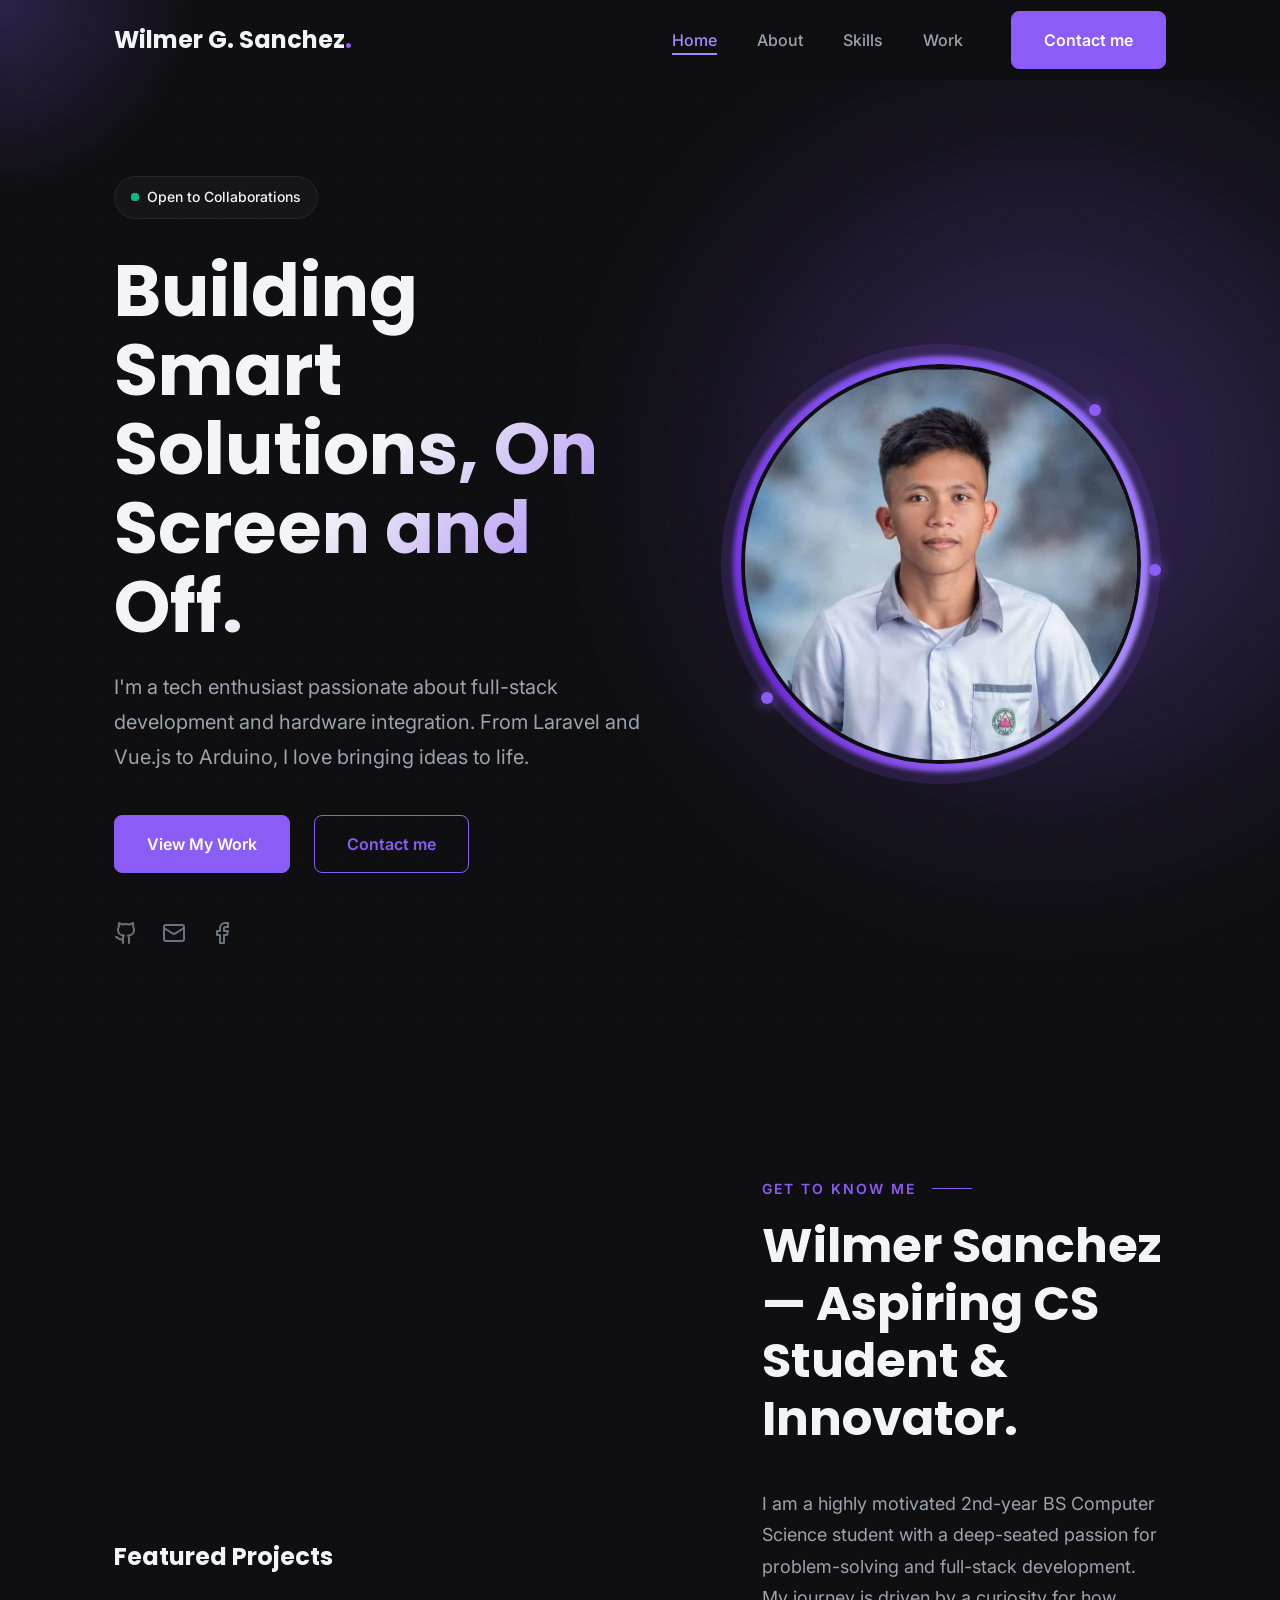
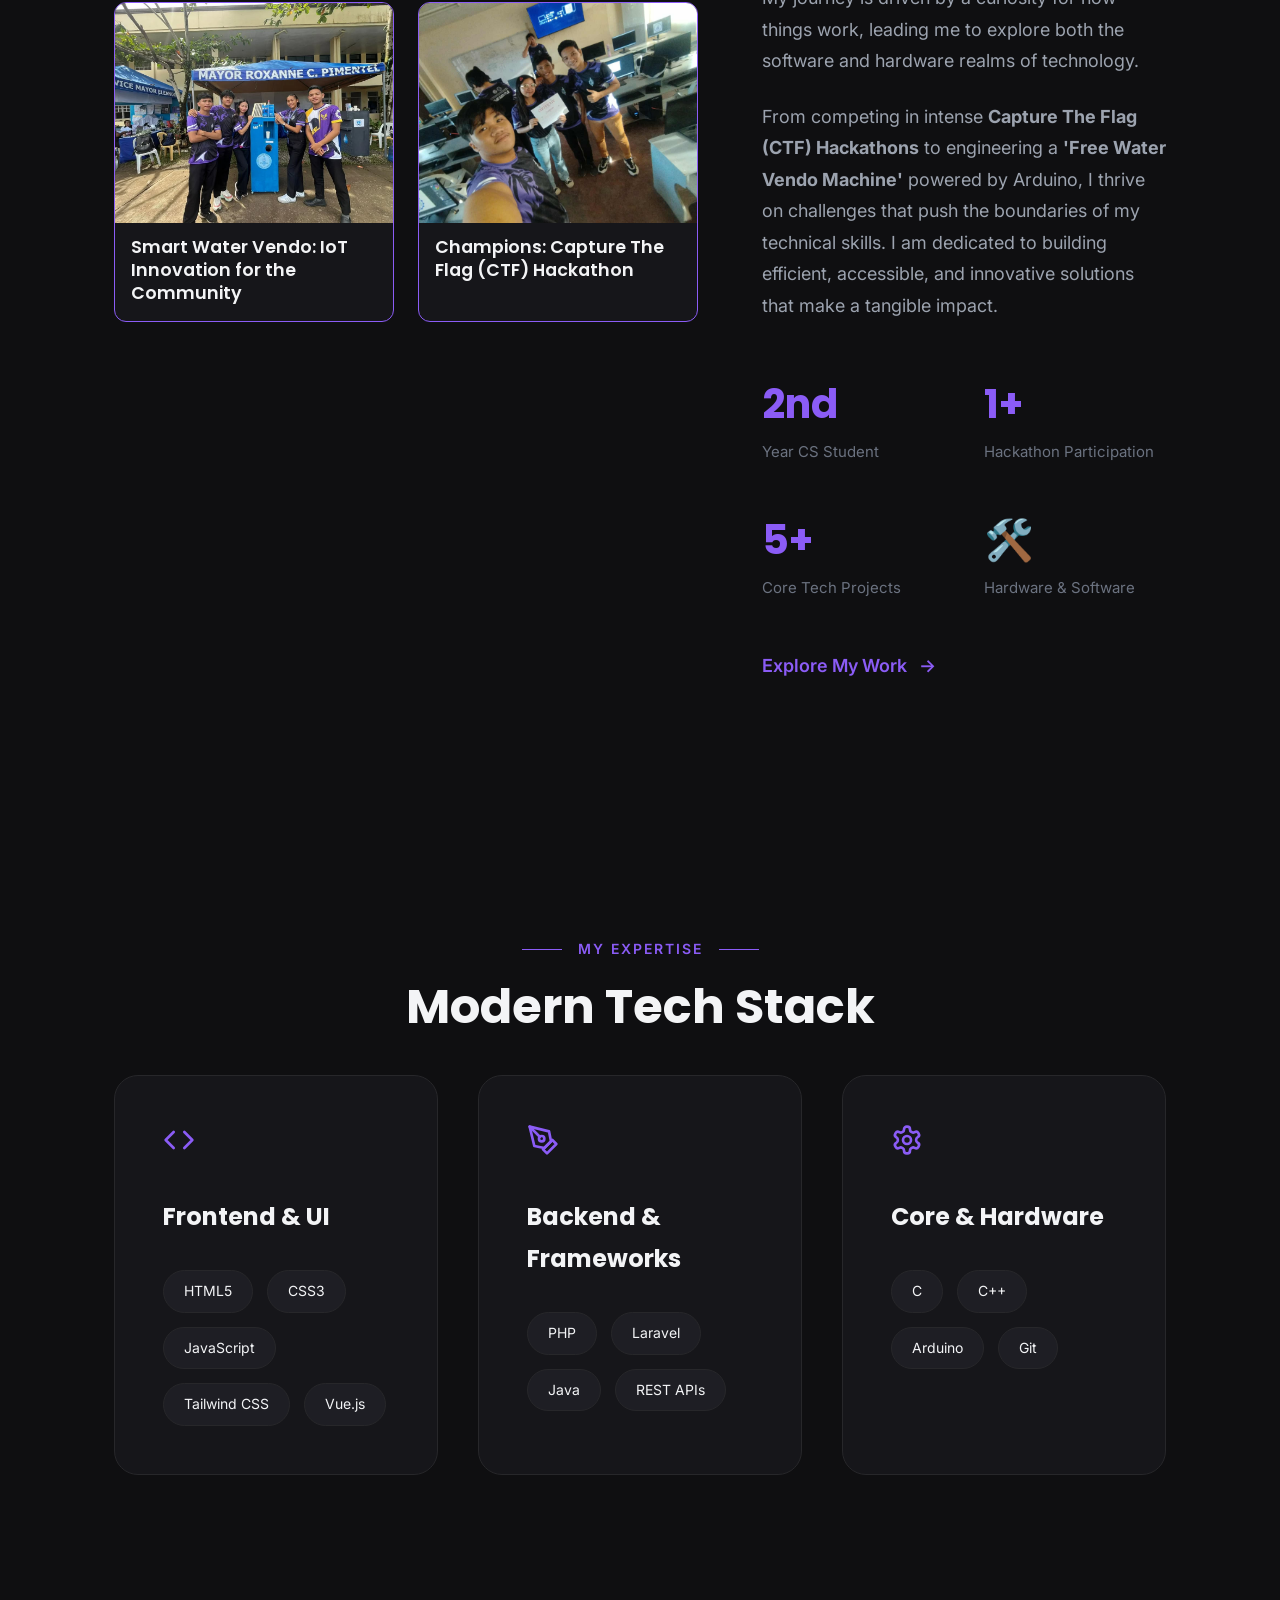
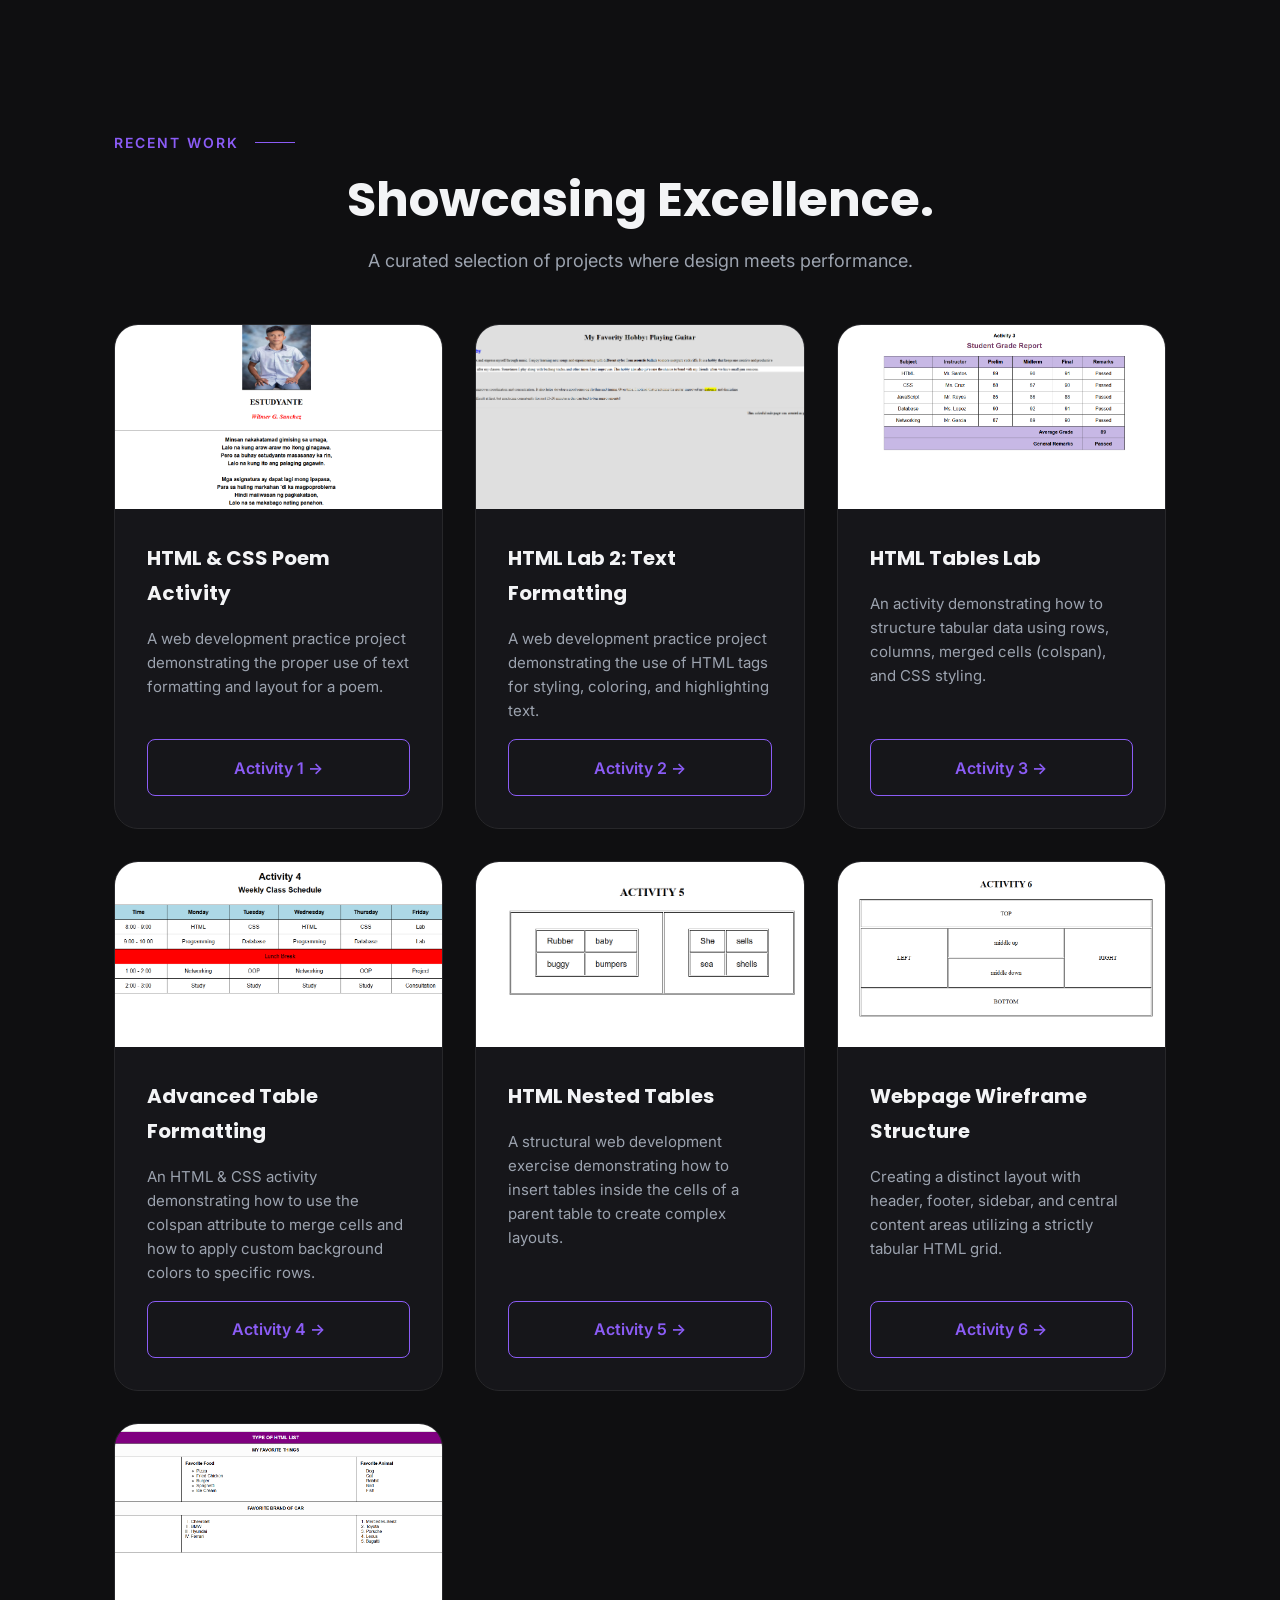
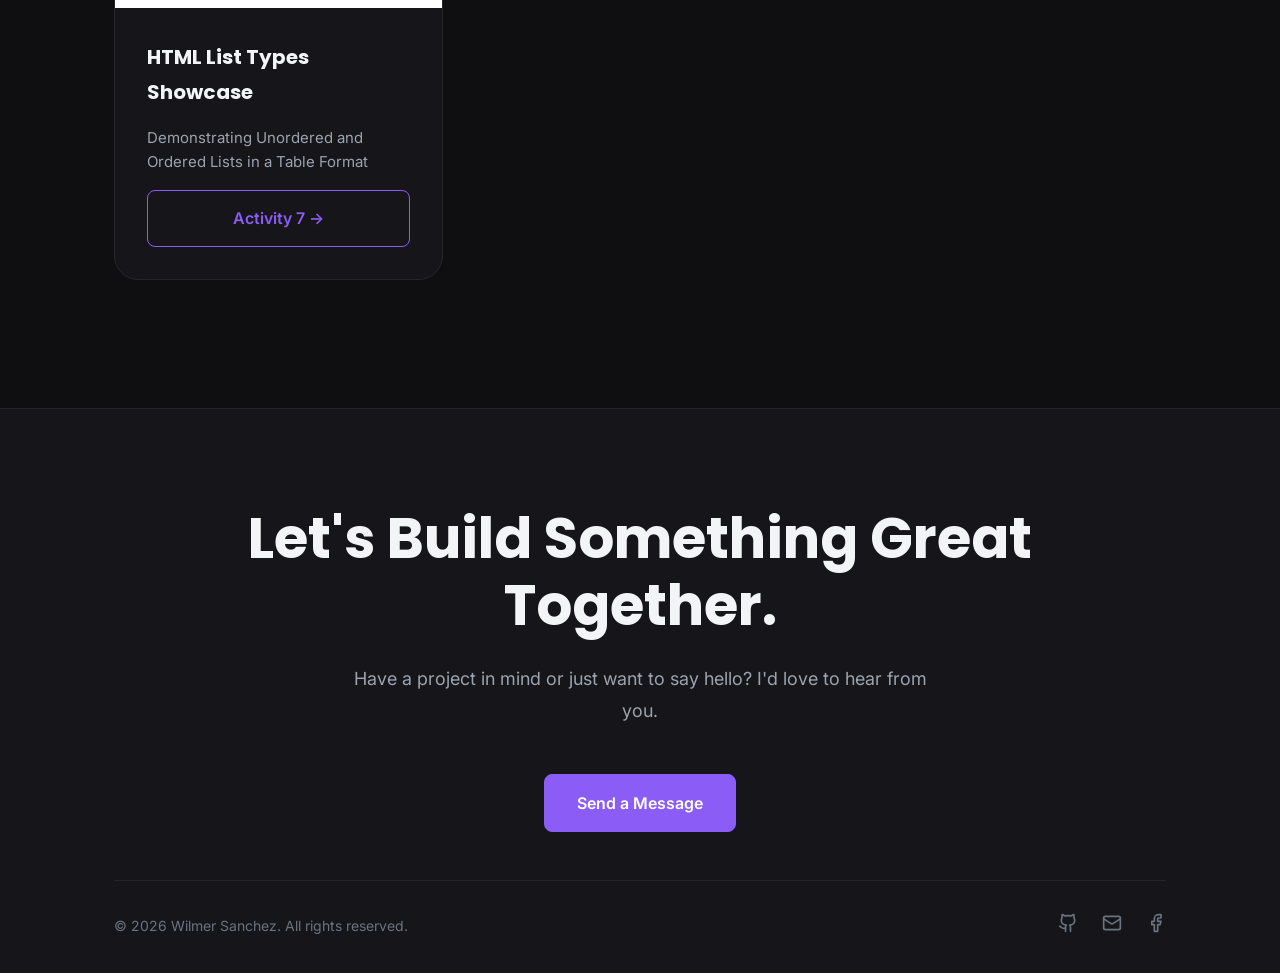
==== commit a3651753: "Update portfolio - change hire into contact me" ====
--- a/index.html
+++ b/index.html
@@ -33,7 +33,7 @@
                     <li class="nav__item"><a href="#skills" class="nav__link">Skills</a></li>
                     <li class="nav__item"><a href="#work" class="nav__link">Work</a></li>
                 </ul>
-                <a href="mailto:wgsanchez@nemsu.edu.ph" class="btn--primary nav__cta">Hire Me</a>
+                <a href="mailto:wgsanchez@nemsu.edu.ph" class="btn--primary nav__cta">Contact me</a>
             </div>
 
             <!-- Hamburger Button -->
@@ -52,7 +52,7 @@
             <li><a href="#about" class="mobile-menu__link">About</a></li>
             <li><a href="#skills" class="mobile-menu__link">Skills</a></li>
             <li><a href="#work" class="mobile-menu__link">Work</a></li>
-            <li><a href="mailto:wgsanchez@nemsu.edu.ph" class="btn--primary mobile-menu__cta">Hire Me</a></li>
+            <li><a href="mailto:wgsanchez@nemsu.edu.ph" class="btn--primary mobile-menu__cta">Contact me</a></li>
         </ul>
     </div>
 
@@ -85,7 +85,7 @@
                         
                         <div class="hero__btns" data-reveal data-delay="450">
                             <a href="#work" class="btn--primary">View My Work</a>
-                            <a href="mailto:wgsanchez@nemsu.edu.ph" class="btn--outline">Hire Me</a>
+                            <a href="mailto:wgsanchez@nemsu.edu.ph" class="btn--outline">Contact me</a>
                         </div>
                         
                         <div class="hero__socials" data-reveal data-delay="600">
